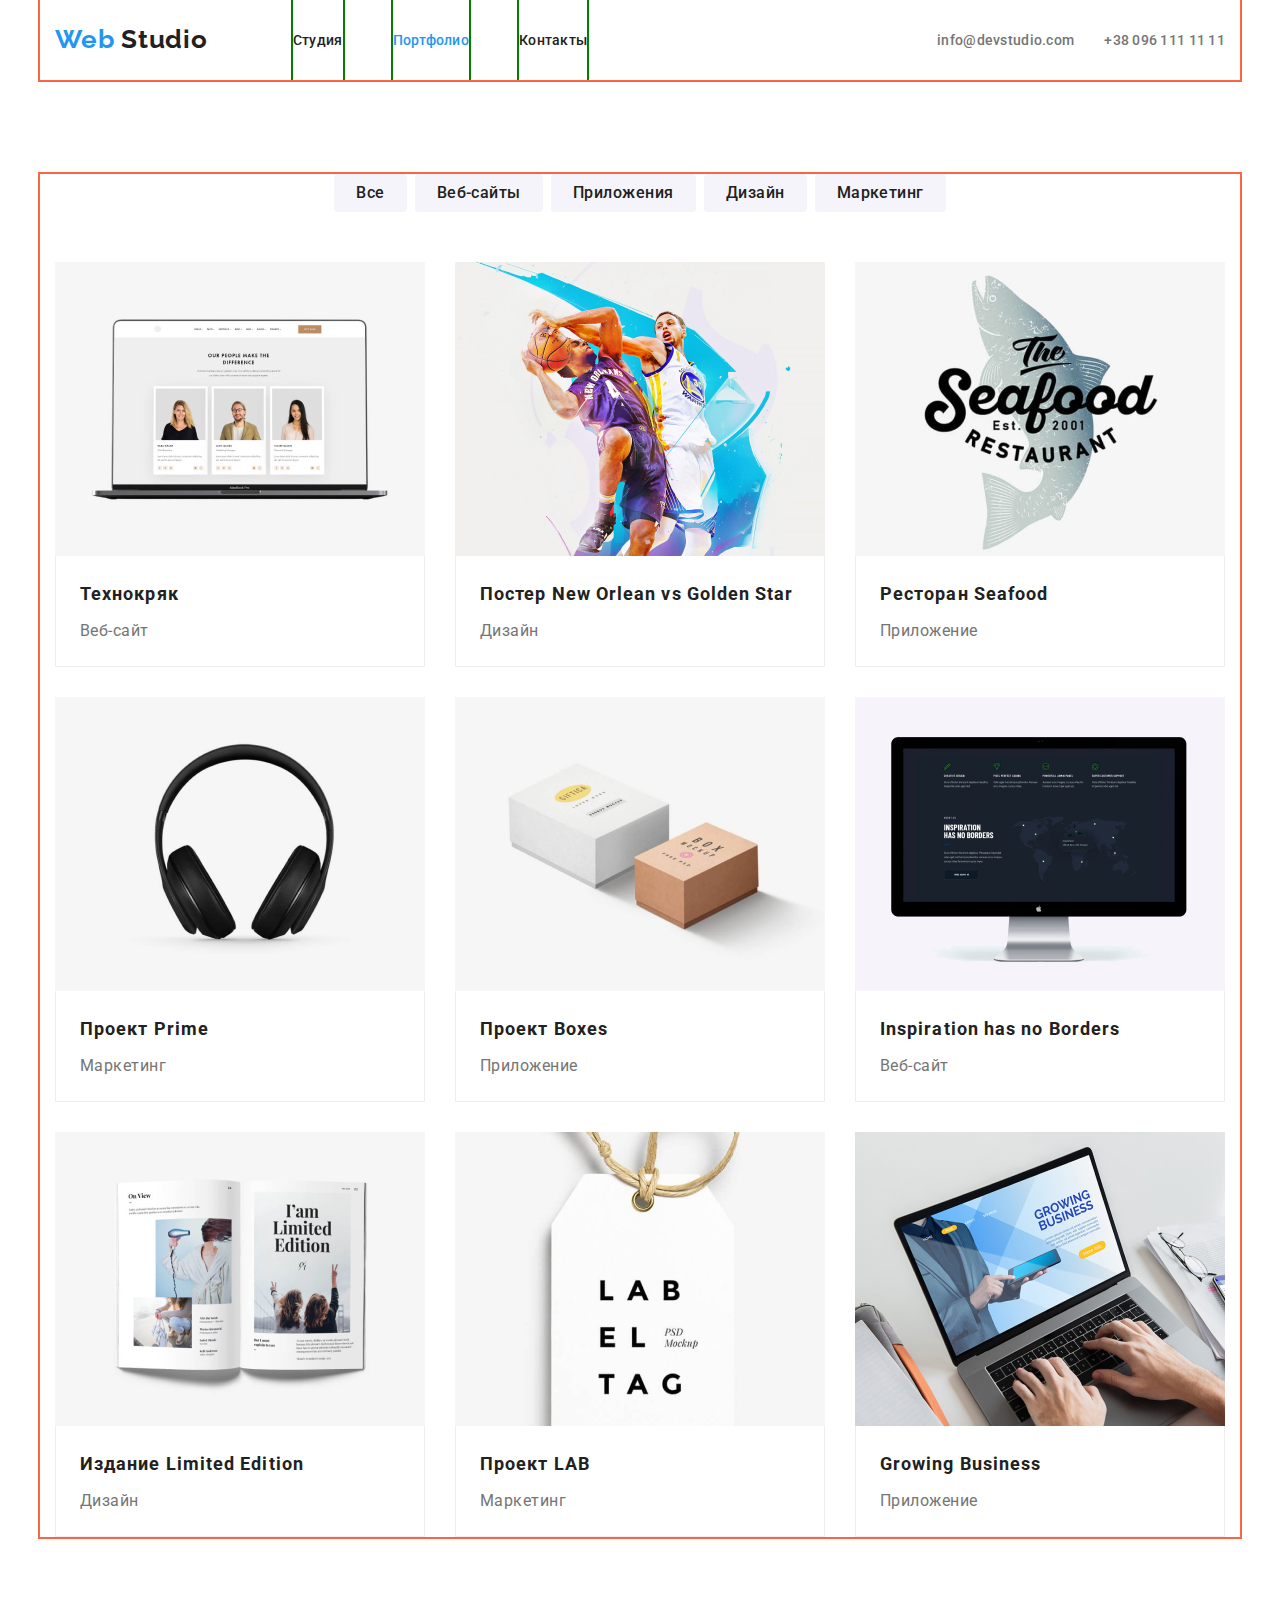
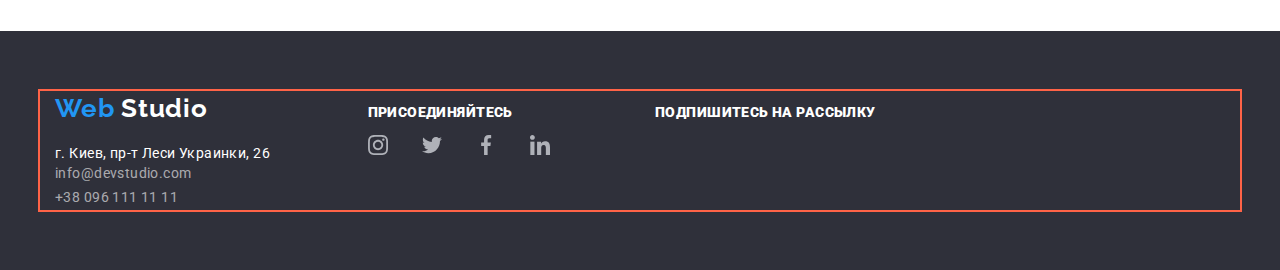
==== portfolio.html @ 10000871 "hw3-copy" ====
<!DOCTYPE html>
<html lang="ru">
	<head>
		<meta charset="UTF-8" />
		<meta name="viewport" content="width=device-width, initial-scale=1.0" />
		<link rel="stylesheet" href="./css/normalize.css" />
		<link href="https://fonts.googleapis.com/css2?family=Raleway:wght@700&family=Roboto:wght@400;500;700;900&display=swap"
			rel="stylesheet">
		<link rel="stylesheet" href="./css/main.css" />
		<title>Web Studio</title>
	</head>

	<body>
		<!-- header and navbar -->
		<header>
			<div class="container head">
				<nav class="main-nav">
		
					<a class="logo" href="./index.html">
						<span>Web</span>
						Studio
					</a>
					<ul class="page-nav">
						<li><a class="nav-link" href="index.html">Студия</a></li>
						<li><a class="nav-link active" href="portfolio.html">Портфолио</a></li>
						<li><a class="nav-link" href="">Контакты</a></li>
					</ul>
				</nav>
				<ul class="main-contacts">
					<li>
						<a class="con-link" href="mailto:info@devstudio.com">info@devstudio.com</a>
					</li>
					<li>
						<a class="con-link" href="tel:+380961111111">+38 096 111 11 11</a>
					</li>
				</ul>
		
			</div>
		
		</header>
		<main>
			
			<!-- filters-section -->
			<section class="filters">
				<div class="container">
				<h1 class="hidden">Web Studio проекты</h1>
				<ul class="filters-list">
					<li>
						<a href="">
							<button class="filter-b" type="button">Все</button>
						</a>
					</li>
					<li>
						<a href="">
							<button class="filter-b" type="button">Веб-сайты</button>
						</a>
					</li>
					<li>
						<a href="">
							<button class="filter-b" type="button">Приложения</button>
						</a>
					</li>
					<li>
						<a href="">
							<button class="filter-b" type="button">Дизайн</button>
						</a>
					</li>
					<li>
						<a href="">
							<button class="filter-b" type="button">Маркетинг</button>
						</a>
					</li>
				</ul>
			<!-- </div> -->
			<!-- <div class="container thumbnails" > -->
			<!-- portfolio-thumbnails-section -->
			<h2 class="hidden">Web Studio примеры работ</h2>
			<ul class="portfolio">
				<li class="portfolio-item">
					<a href="" target="_blank" rel="noreferrer noopener">
						<img src="./images/portfolio-images/tehno.jpg" alt="Технопарк" width="370" />
					
					<!-- <p class="overlay">
						Технокряк это современная площадка распространения коронавируса. Компании используют эту платформу для
						цифрового шпионажа и атак на защищённые сервера конкурентов.
					</p> -->
					<div class="item-border">
					<h3>Технокряк</h3>
					<p class="description">Веб-сайт</p>
					</div>
					</a>
				</li>
				<li class="portfolio-item">
					<a href="" target="_blank" rel="noreferrer noopener">
						<img src="./images/portfolio-images/basket.jpg" alt="Постер New Orlean vs Golden Star" width="370" />
					
					<!-- <p class="overlay">
						Lorem ipsum dolor sit amet consectetur, adipisicing elit. Dolore saepe aspernatur neque laborum amet
						accusamus atque ducimus. Ipsum, debitis.
					</p> -->
					<div class="item-border">
					<h3>Постер New Orlean vs Golden Star</h3>
					<p class="description">Дизайн</p>
					</div>
					</a>
				</li>
				<li class="portfolio-item">
					<a href="" target="_blank" rel="noreferrer noopener">
						<img src="./images/portfolio-images/seafood.jpg" alt="Ресторан Seafood" width="370" />
					
					<!-- <p class="overlay">
						Lorem ipsum dolor sit amet consectetur, adipisicing elit. Dolore saepe aspernatur neque laborum amet
						accusamus atque ducimus. Ipsum, debitis.
					</p> -->
					<div class="item-border">
					<h3>Ресторан Seafood</h3>
					<p class="description">Приложение</p>
					</div>
					</a>
				</li>
				<li class="portfolio-item">
					<a href="" target="_blank" rel="noreferrer noopener">
						<img src="./images/portfolio-images/headphones.jpg" alt="Проект Prime" width="370" />
					
					<!-- <p class="overlay">
						Lorem ipsum dolor sit amet consectetur, adipisicing elit. Dolore saepe aspernatur neque laborum amet
						accusamus atque ducimus. Ipsum, debitis.
					</p> -->
					<div class="item-border">
					<h3>Проект Prime</h3>
					<p class="description">Маркетинг</p>
					</div>
					</a>
				</li>
				<li class="portfolio-item">
					<a href="" target="_blank" rel="noreferrer noopener">
						<img src="./images/portfolio-images/boxes.jpg" alt="Проект Boxes" width="370" />
					
					<!-- <p class="overlay">
						Lorem ipsum dolor sit amet consectetur, adipisicing elit. Dolore saepe aspernatur neque laborum amet
						accusamus atque ducimus. Ipsum, debitis.
					</p> -->
					<div class="item-border">
					<h3>Проект Boxes</h3>
					<p class="description">Приложение</p>
					</div>
					</a>
				</li>
				<li class="portfolio-item">
					<a href="" target="_blank" rel="noreferrer noopener">
						<img src="./images/portfolio-images/mac.jpg" alt="Inspiration has no Borders" width="370" />
					
					<!-- <p class="overlay">
						Lorem ipsum dolor sit amet consectetur, adipisicing elit. Dolore saepe aspernatur neque laborum amet
						accusamus atque ducimus. Ipsum, debitis.
					</p> -->
					<div class="item-border">
					<h3>Inspiration has no Borders</h3>
					<p class="description">Веб-сайт</p>
					</div>
					</a>
				</li>
				<li class="portfolio-item">
					<a href="" target="_blank" rel="noreferrer noopener">
						<img src="./images/portfolio-images/magazine.jpg" alt="Издание Limited Edition" width="370" />
					
					<!-- <p class="overlay">
						Lorem ipsum dolor sit amet consectetur, adipisicing elit. Dolore saepe aspernatur neque laborum amet
						accusamus atque ducimus. Ipsum, debitis.
					</p> -->
					<div class="item-border">
					<h3>Издание Limited Edition</h3>
					<p class="description">Дизайн</p>
					</div>
					</a>
				</li>
				<li class="portfolio-item">
					<a href="" target="_blank" rel="noreferrer noopener">
						<img src="./images/portfolio-images/label.jpg" alt="Проект LAB" width="370" />
					
					<!-- <p class="overlay">
						Lorem ipsum dolor sit amet consectetur, adipisicing elit. Dolore saepe aspernatur neque laborum amet
						accusamus atque ducimus. Ipsum, debitis.
					</p> -->
					<div class="item-border">
					<h3>Проект LAB</h3>
					<p class="description">Маркетинг</p>
					</div>
					</a>
				</li>
				<li class="portfolio-item">
					<a href="" target="_blank" rel="noreferrer noopener">
						<img src="./images/portfolio-images/laptop.jpg" alt="Growing Business" width="370" />
					
					<!-- <p class="overlay">
						Lorem ipsum dolor sit amet consectetur, adipisicing elit. Dolore saepe aspernatur neque laborum amet
						accusamus atque ducimus. Ipsum, debitis.
					</p> -->
					<div class="item-border">
					<h3>Growing Business</h3>
					<p class="description">Приложение</p>
					</div>
					</a>
				</li>
			</ul>
			</div>
			</section>
		</main>
		<!-- footer-section -->
		<footer>
			<div class="container footer">
				<div class="footer-left">
					<a class="footer-logo" href="./index.html">
						<span>Web</span>
						Studio
					</a>
		
					<address>
						<a class="map"
							href="https://www.google.com/maps/d/viewer?mid=10uSM3H-mIU3GznYo2szRIEphczw&msa=0&ll=50.42732700000004%2C30.538092&z=17"
							target="_blank" title="Google карта">
							г. Киев, пр-т Леси Украинки, 26
						</a></br>
						<a href="mailto:info@devstudio.com">info@devstudio.com</a></br>
		
						<a href="tel:+380961111111">+38 096 111 11 11</a>
					</address>
				</div>
				<div class="footer-middle">
					<p><b>присоединяйтесь</b></p>
		
					<ul class="footer-social">
						<li>
							<a href="">
								<img src="./images/instalogo.svg" alt="instagram link" width="20" />
							</a>
						</li>
						<li>
							<a href="">
								<img src="./images/twitlogo.svg" alt="twitter link" width="20" />
							</a>
						</li>
						<li>
							<a href="">
								<img src="./images/fblogo.svg" alt="facebook link" width="20" />
							</a>
						</li>
						<li>
							<a href=""><img src="./images/lilogo.svg" alt="linkedin link" width="20" /></a>
						</li>
					</ul>
				</div>
				<div class="footer-right">
					<p><b>Подпишитесь на рассылку</b></p>
					<!--<button type="button">Подписаться</button>-->
				</div>
			</div>
		</footer>
	</body>
</html>
---- css/main.css ----
:root {
	--main-bg-color: #ffffff;
	--sec-bg-color: #f5f4fa;
	--footer-bg-color: #2f303a;
	--footer-ico-bg: #ffffff;
	--features-bg-color: #f5f4fa;
	--main-txt-color: #212121;
	--sec-txt-color: #757575;
	--over-txt-color: #ffffff;
	--accent-color: #2196f3;
}
html {
	box-sizing: border-box;
}

*,
*::before,
*::after {
	box-sizing: inherit;
}
/* fonts
font-family: 'Raleway', sans-serif;
font-family: 'Roboto', sans-serif; */

/*body main bg color and fonts, other main colors and styles */
body {
	background-color: var(--main-bg-color);
	color: var(--main-txt-color);
	font-family: "Roboto", sans-serif;
}
ul {
	list-style-type: none;
	padding: 0px;
	margin: 0px;
}
p,
.con-link {
	color: var(--sec-txt-color);
}
/*.team {
	background-color: var(--sec-bg-color);
}*/
.our-team {
	background-color: var(--sec-bg-color);
}
footer {
	background-color: var(--footer-bg-color);
}
span {
	color: var(--accent-color);
}
/* logo style */

.logo {
	font-family: "Raleway", sans-serif;
	font-weight: bold;
	font-size: 26px;
	line-height: 1.15;
	letter-spacing: 0.03em;
	color: var(--main-txt-color);
	text-decoration: none;
	margin-right: 85px;
}

.nav-link {
	color: var(--main-txt-color);

	display: block;
	padding-top: 32px;
	padding-bottom: 32px;
}
.nav-link,
.con-link {
	font-weight: 500;
	font-size: 14px;
	line-height: 1.15;
	letter-spacing: 0.02em;
	text-decoration: none;
}
.nav-link.active {
	color: var(--accent-color);
}
.nav-link:hover,
.nav-link:focus,
.con-link:hover,
.con-link:focus {
	color: var(--accent-color);
}

/* hero */
.overlay-banner {
	/*padding-bottom: 94px;*/
	padding-top: 200px;
	padding-bottom: 200px;
	background-color: grey;
}
.overlay-container {
	text-align: center;
	/*padding-top: 200px;
	padding-bottom: 200px;
	background: grey;*/
	outline: 2px solid tomato;
	/*height: 600px;*/
	width: 1600px;
	margin-left: auto;
	margin-right: auto;
}
.overlay {
	color: var(--over-txt-color);
	/*background-color: grey;*/
}
h1 {
	font-weight: 900;
	font-size: 44px;
	line-height: 1.36;
	text-align: center;
	letter-spacing: 0.06em;
	text-transform: uppercase;
	margin-top: 0;
}
button {
	font-family: "Roboto", sans-serif;
	font-weight: bold;
	font-size: 16px;
	line-height: 1.87;
	text-align: center;
	letter-spacing: 0.06em;
	background-color: var(--accent-color);
	color: var(--over-txt-color);
	width: 200px;
	height: 50px;
	border: transparent;
	border-radius: 4px;
}
/* features with hidden h2 */
.features-list {
	padding-top: 94px;
	padding-bottom: 94px;
}
.hidden {
	display: none;
}
.what-we-do {
	padding-bottom: 94px;
}
.features {
	background-color: var(--features-bg-color);
}

.feature-name {
	font-weight: bold;
	font-size: 14px;
	line-height: 1.14;
	letter-spacing: 0.03em;
	text-transform: uppercase;
	margin-top: 0px;
	margin-bottom: 10px;
}
.feature-desc {
	font-size: 14px;
	line-height: 1.71;
	letter-spacing: 0.03em;
	margin-top: 0;
	margin-bottom: 0px;
}
h2 {
	font-weight: bold;
	font-size: 36px;
	line-height: 1.16;
	text-align: center;
	letter-spacing: 0.03em;
	margin-top: 0;
	margin-bottom: 0;
	margin-bottom: 50px;
}
h3.overlay {
	font-weight: bold;
	font-size: 14px;
	line-height: 1.15;
	text-align: center;
	letter-spacing: 0.03em;
	text-transform: uppercase;
	margin-top: 0px;
	margin-bottom: 0px;
}
.team h3 {
	font-weight: 500;
}
.team h3,
.position {
	font-size: 16px;
	line-height: 1.18;
	text-align: center;
	letter-spacing: 0.03em;
	margin-top: 0px;

	padding-bottom: px;
}
.team h3 {
	margin-bottom: 10px;
}
.regular-customers .container h2 {
	/*padding-top: 94px;*/
}
.regular-customers {
	padding-top: 94px;
	padding-bottom: 94px;
}
.our-team .container {
	padding-top: 94px;
}
.customers-logo li {
	border: 1px solid #afb1b8;
	border-radius: 4px;
}
.our-team {
	padding-bottom: 94px;
	outline: 1px solid red;
}
.team {
	display: flex;
	/*padding-bottom: 94px;*/
}
.team li {
	margin-right: 30px;
	background-color: var(--main-bg-color);
}
.team li:last-child {
	margin-right: 0px;
}
.team .avatar {
	margin-bottom: 30px;
}
.team .position {
	margin-bottom: 16px;
}
.employer {
	margin-bottom: 10px;
}
.employer-social {
	margin-bottom: 24px;
	display: flex;
	padding-left: 44px;
}
.employer-social li {
	margin-right: 34px;
}
.employer-social li:last-child {
	margin-right: 0;
}
.employer-social img {
	padding: 0;
}
/* footer */
.footer-logo {
	font-family: "Raleway", sans-serif;
	font-weight: bold;
	font-size: 26px;
	line-height: 1.15;
	letter-spacing: 0.03em;
	color: var(--over-txt-color);
	text-decoration: none;
}
footer .map {
	font-style: normal;
	font-weight: normal;
	text-transform: inherit;
}
footer p,
.map {
	font-weight: bold;
	font-size: 14px;
	line-height: 1.14;
	letter-spacing: 0.03em;
	text-transform: uppercase;
	color: var(--over-txt-color);
}
footer a {
	color: rgba(255, 255, 255, 0.6);
	font-weight: normal;
	font-style: normal;
	font-size: 14px;
	line-height: 1.71;
	text-decoration: none;
	letter-spacing: 0.03em;
}
/* -=P O R T F O L I O=- */
.filters {
	padding-top: 94px;
	padding-bottom: 94px;
}
.filters .filters-list {
	display: flex;
	justify-content: center;
	margin-bottom: 50px;
}
.filters-list li {
	margin-right: 8px;
}
.filters-list li:last-child {
	margin-right: 0px;
}
.filter-b {
	font-weight: 500;
	font-size: 16px;
	line-height: 1.62;
	text-align: center;
	letter-spacing: 0.03em;
	background-color: var(--features-bg-color);
	color: var(--main-txt-color);
}
.filters button:hover,
.filters button:focus {
	background-color: var(--accent-color);
	color: var(--over-txt-color);
}

.portfolio h3 {
	font-weight: bold;
	font-size: 18px;
	line-height: 2;
	letter-spacing: 0.06em;
	margin-bottom: 0;
	margin-top: 0px;
}
.description {
	font-size: 16px;
	line-height: 1.87;
	letter-spacing: 0.03em;
	color: var(--sec-txt-color);
	margin-top: 4px;
}
.selected {
	background-color: var(--accent-color);
	color: var(--over-txt-color);
}
.filter-b {
	padding-left: 20px;
	padding-right: 20px;
	padding-bottom: 6px;
	padding-top: 6px;
	width: auto;
	height: auto;
}
.thumbnails {
	margin-top: 90px;
	padding-left: 0px;
	padding-right: 0px;
	margin-bottom: 94px;
}
.portfolio {
	display: flex;

	flex-wrap: wrap;
}
.portfolio li {
	margin-right: 30px;
	/*outline: 1px solid #eeeeee;*/
	margin-bottom: 30px;
}
.item-border {
	border-left: 1px solid #eeeeee;
	border-bottom: 1px solid #eeeeee;
	border-right: 1px solid #eeeeee;
	padding-left: 24px;
	padding-right: 24px;
	padding-bottom: 20px;
	padding-top: 20px;
}
.portfolio li:nth-last-child(-n + 3) {
	margin-bottom: 0;
}
.portfolio li:nth-child(3n + 0) {
	margin-right: 0px;
}
.portfolio-item img {
	display: block;
}
.portfolio a {
	color: var(--main-txt-color);
	text-decoration: none;
}
.porfolio .overlay {
	font-style: normal;
	font-weight: normal;
	font-size: 18px;
	line-height: 1.55;
	letter-spacing: 0.03em;
}

/* -= Home Work 3 =- */
/* -= blocks & flexes =- */

.container {
	width: 1200px;
	padding-left: 15px;
	padding-right: 15px;
	margin-left: auto;
	margin-right: auto;
	/*background-color: salmon;*/
	outline: 2px solid tomato;
}
.head {
	height: 80px;
}
/*.main-nav,
a,
ul {
	display: flex;
}*/
.main-nav,
.page-nav {
	display: flex;
	align-items: center;
}

.main-nav li {
	outline: 2px solid green;
	margin-right: 50px;
}
.main-nav li:last-child {
	margin-right: 0;
}
.main-contacts {
	display: flex;
	align-items: center;
	margin-left: auto;
}
.main-contacts li {
	margin-right: 30px;
}
.main-contacts li:last-child {
	margin-right: 0;
}

.head {
	display: flex;
}
.head ul {
	padding-left: 0;
}
.advantages {
	display: flex;
}
.advantages li {
	width: 270px;
	margin-right: 30px;
}
.advantages li:last-child {
	margin-right: 0px;
}
.inventions {
	display: flex;
}
.inventions li {
	margin-right: 30px;
}
.inventions li:last-child {
	margin-right: 0;
}
.inventions-item a {
	padding: 0;
	display: block;
}
.inventions-item a img {
	display: block;
}
.customers-logo {
	display: flex;

	/*padding-bottom: 94px;*/
	/*outline: 1px solid black;*/
}
.customers-logo li {
	display: inline-table;
	/*outline: 1px solid black;*/
	width: 170px;
	height: 90px;
	margin-right: 30px;
}
.customer-svg {
	align-items: center;
	min-height: 90px;
}

.customer-svg {
	display: flex;
	justify-content: center;
}

.customers-logo :last-child {
	margin-right: 0px;
}

footer {
	padding-top: 60px;
	padding-bottom: 60px;
}
.footer-left {
	flex-basis: 231px;
}
.footer-left .footer-logo {
	display: block;
	margin-bottom: 20px;
}
.footer-middle {
	flex-basis: 206px;
}
.footer-social {
	display: flex;
}
.footer-social li {
	width: 44px;
	margin-right: 10px;
}
.footer-social li:last-child {
	margin-right: 0px;
}
.footer-right {
	flex-basis: 570px;
}

.footer {
	display: flex;
	justify-content: space-between;
	align-items: baseline;
	/*align-items: center;*/
}

.fake-picture {
	width: 270px;
	height: 120px;
	margin-bottom: 30px;
	background-color: lightgrey;
}

.filters-list button {
	padding-top: 6px;
	padding-bottom: 6px;
	padding-left: 22px;
	padding-right: 22px;
}
.description {
	margin-bottom: 0;
}
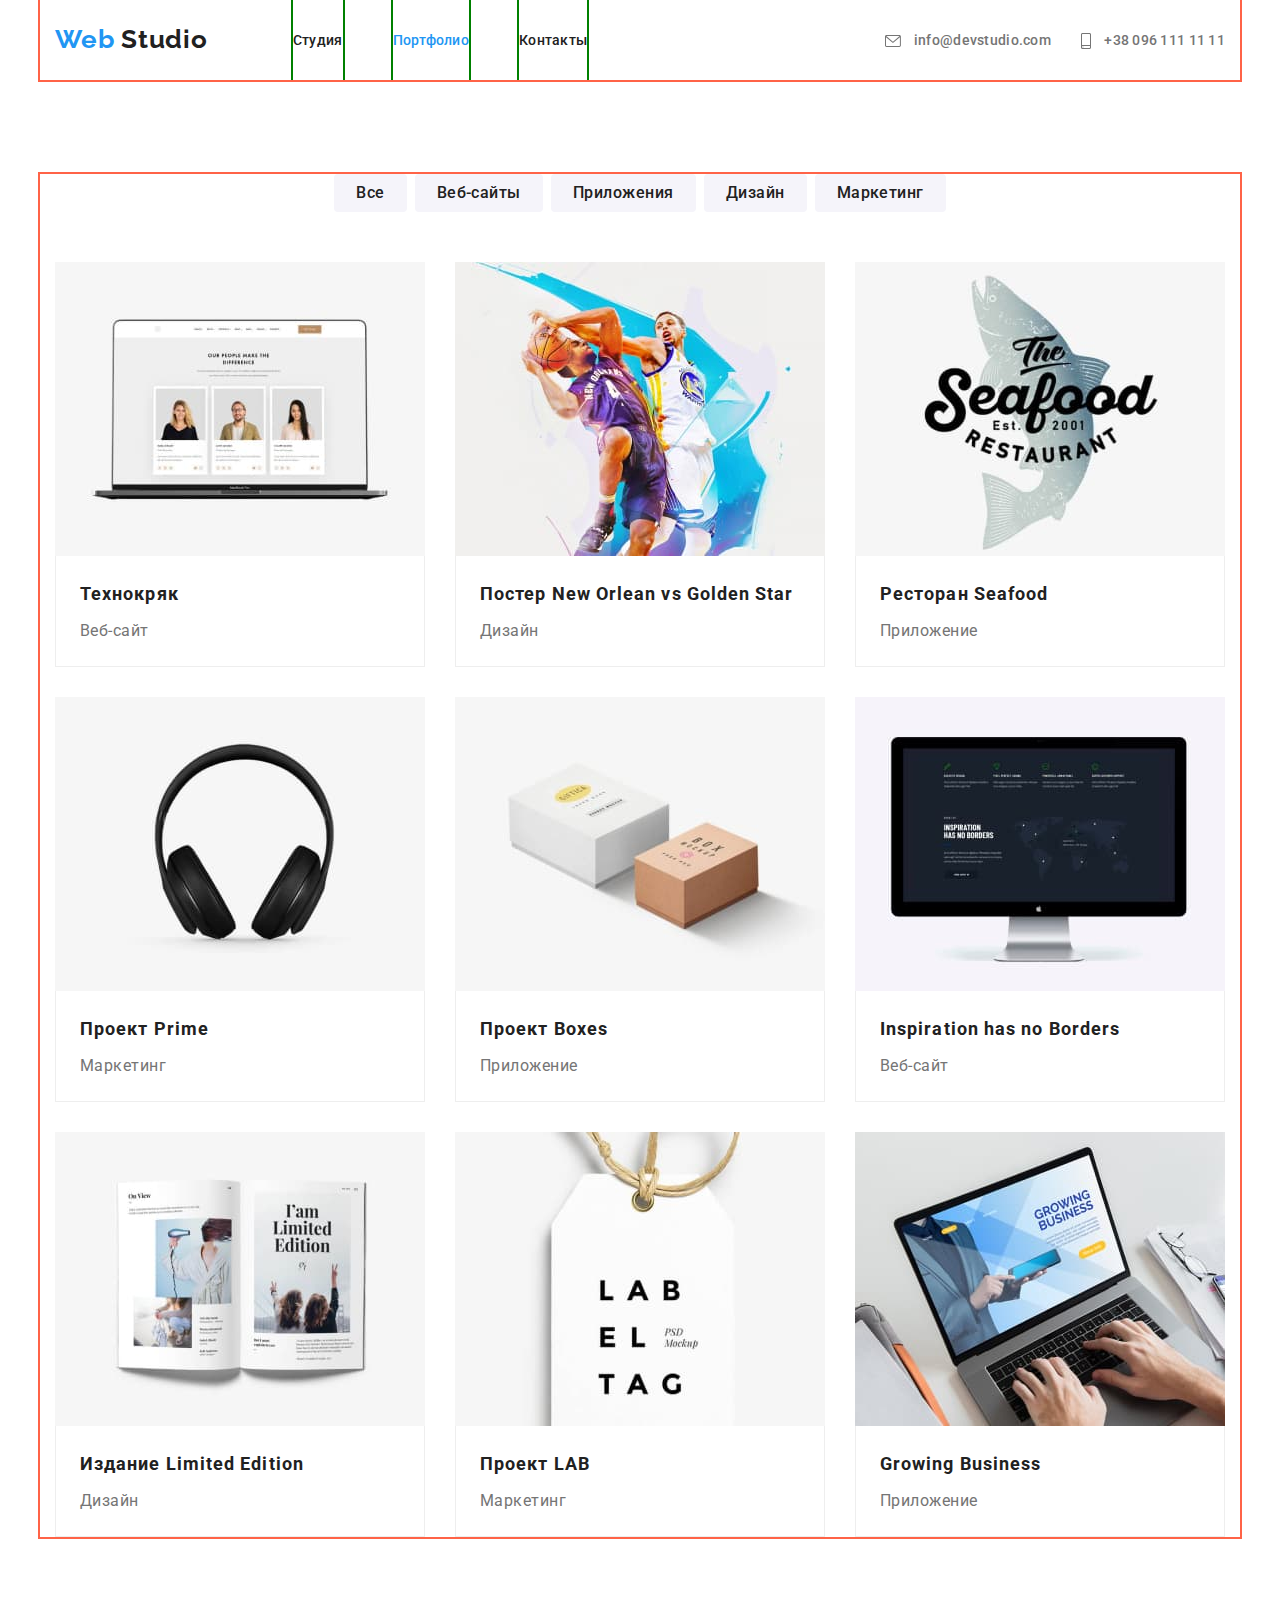
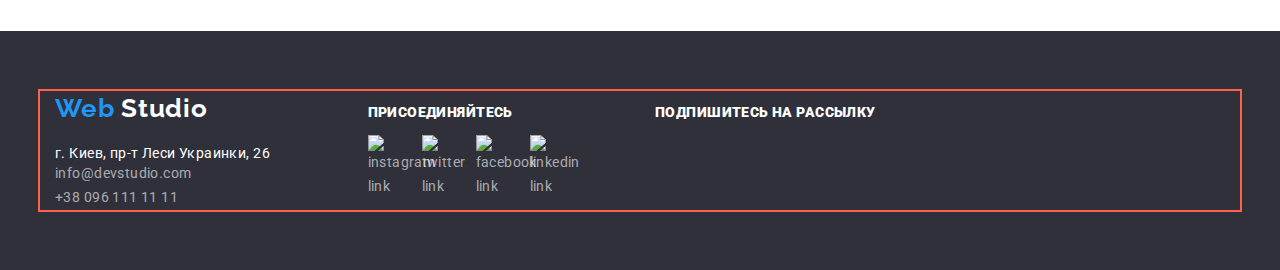
==== commit 296263b8: "21-58" ====
--- a/portfolio.html
+++ b/portfolio.html
@@ -21,17 +21,26 @@
 						Studio
 					</a>
 					<ul class="page-nav">
-						<li><a class="nav-link" href="index.html">Студия</a></li>
+						<li><a class="nav-link" href="./index.html">Студия</a></li>
 						<li><a class="nav-link active" href="portfolio.html">Портфолио</a></li>
 						<li><a class="nav-link" href="">Контакты</a></li>
 					</ul>
 				</nav>
 				<ul class="main-contacts">
 					<li>
-						<a class="con-link" href="mailto:info@devstudio.com">info@devstudio.com</a>
-					</li>
-					<li>
-						<a class="con-link" href="tel:+380961111111">+38 096 111 11 11</a>
+						<a class="con-link" href="mailto:info@devstudio.com">
+							<svg class="contact-icon" width="16" height="12">
+								<use href="./images/symbol-defs.svg#envelope"></use>
+							</svg>
+							info@devstudio.com</a>
+					</li>
+					<li>
+						<a class="con-link" href="tel:+380961111111">
+							<svg class="contact-icon" width="10" height="16">
+								<use href="./images/symbol-defs.svg#smartphone"></use>
+							</svg>
+							+38 096 111 11 11
+						</a>
 					</li>
 				</ul>
 		
--- a/css/main.css
+++ b/css/main.css
@@ -37,6 +37,7 @@
 .con-link {
 	color: var(--sec-txt-color);
 }
+
 /*.team {
 	background-color: var(--sec-bg-color);
 }*/
@@ -86,21 +87,27 @@
 .con-link:focus {
 	color: var(--accent-color);
 }
+.contact-icon {
+	margin-right: 10px;
+	vertical-align: middle;
+	fill: currentColor;
+}
 
 /* hero */
 .overlay-banner {
-	/*padding-bottom: 94px;*/
 	padding-top: 200px;
 	padding-bottom: 200px;
 	background-color: grey;
+	background-image: linear-gradient(to right, rgba(47, 48, 58, 0.4), rgba(47, 48, 58, 0.4)), url("../images/hero.jpg");
+	max-width: 1600px;
+	background-repeat: no-repeat;
+	margin-right: auto;
+	margin-left: auto;
+	/*background-image: url("../images/hero.jpg");
+	background-image: linear-gradient(to right, rgba(255, 0, 0, 0.4), rgba(0, 0, 255, 0.4));*/
 }
 .overlay-container {
 	text-align: center;
-	/*padding-top: 200px;
-	padding-bottom: 200px;
-	background: grey;*/
-	outline: 2px solid tomato;
-	/*height: 600px;*/
 	width: 1600px;
 	margin-left: auto;
 	margin-right: auto;
@@ -108,6 +115,9 @@
 .overlay {
 	color: var(--over-txt-color);
 	/*background-color: grey;*/
+}
+.overlay-container button {
+	cursor: pointer;
 }
 h1 {
 	font-weight: 900;
@@ -156,6 +166,20 @@
 	margin-top: 0px;
 	margin-bottom: 10px;
 }
+.feature-background {
+	display: flex;
+	background-color: #f5f4fa;
+	width: 270px;
+	height: 120px;
+	align-items: center;
+	justify-content: center;
+	border-radius: 4px;
+	margin-bottom: 30px;
+}
+.feature-icon {
+	width: 70px;
+	height: 70px;
+}
 .feature-desc {
 	font-size: 14px;
 	line-height: 1.71;
@@ -199,6 +223,45 @@
 .team h3 {
 	margin-bottom: 10px;
 }
+/* svg logo*/
+.contact-icon {
+	width: px;
+}
+.employer-social li {
+	display: flex;
+	align-items: center;
+	justify-content: center;
+	width: 44px;
+	height: 44px;
+}
+
+.employer-social li a {
+	display: block;
+	width: 44px;
+	height: 44px;
+	display: flex;
+	align-items: center;
+	justify-content: center;
+}
+.soclink {
+	width: 44px;
+	height: 44px;
+}
+
+.list-item a:hover {
+	background-color: var(--accent-color);
+	border-radius: 50%;
+}
+.list-item a:hover svg {
+	fill: white;
+}
+
+.social-icon {
+	width: 20px;
+	height: 20px;
+	fill: #afb1b8;
+}
+
 .regular-customers .container h2 {
 	/*padding-top: 94px;*/
 }
@@ -210,6 +273,11 @@
 	padding-top: 94px;
 }
 .customers-logo li {
+	/*outline: 1px solid #afb1b8;*/
+	/*border: 1px solid #afb1b8;*/
+	/*border-radius: 4px;*/
+}
+.customer-svg {
 	border: 1px solid #afb1b8;
 	border-radius: 4px;
 }
@@ -219,7 +287,6 @@
 }
 .team {
 	display: flex;
-	/*padding-bottom: 94px;*/
 }
 .team li {
 	margin-right: 30px;
@@ -240,10 +307,12 @@
 .employer-social {
 	margin-bottom: 24px;
 	display: flex;
-	padding-left: 44px;
-}
+	margin-left: 32px;
+	margin-right: 32px;
+}
+
 .employer-social li {
-	margin-right: 34px;
+	margin-right: 10px;
 }
 .employer-social li:last-child {
 	margin-right: 0;
@@ -388,9 +457,6 @@
 	letter-spacing: 0.03em;
 }
 
-/* -= Home Work 3 =- */
-/* -= blocks & flexes =- */
-
 .container {
 	width: 1200px;
 	padding-left: 15px;
@@ -403,11 +469,7 @@
 .head {
 	height: 80px;
 }
-/*.main-nav,
-a,
-ul {
-	display: flex;
-}*/
+
 .main-nav,
 .page-nav {
 	display: flex;
@@ -465,31 +527,50 @@
 .inventions-item a img {
 	display: block;
 }
+
+.customers-logo li {
+	margin-right: 30px;
+}
+.customers-logo :last-child {
+	margin-right: 0px;
+}
+
 .customers-logo {
 	display: flex;
-
-	/*padding-bottom: 94px;*/
-	/*outline: 1px solid black;*/
-}
-.customers-logo li {
-	display: inline-table;
-	/*outline: 1px solid black;*/
+}
+.customer-item a {
+	display: block;
 	width: 170px;
 	height: 90px;
-	margin-right: 30px;
-}
-.customer-svg {
+	display: flex;
 	align-items: center;
-	min-height: 90px;
-}
-
-.customer-svg {
-	display: flex;
 	justify-content: center;
 }
 
 .customers-logo :last-child {
 	margin-right: 0px;
+}
+.customer-link {
+	fill: #afb1b8;
+}
+/*.customer-link:hover {
+	fill: var(--accent-color);
+}*/
+/*.customer-svg svg:hover {
+	fill: yellow;
+}
+*/
+/*.customer-item a:hover svg {
+	fill: yellow;
+}*/
+.customer-link:hover,
+.customer-svg:hover {
+	fill: var(--accent-color);
+	border-color: var(--accent-color);
+}
+.custom {
+	padding-left: 15px;
+	padding-right: 15px;
 }
 
 footer {
@@ -525,13 +606,6 @@
 	justify-content: space-between;
 	align-items: baseline;
 	/*align-items: center;*/
-}
-
-.fake-picture {
-	width: 270px;
-	height: 120px;
-	margin-bottom: 30px;
-	background-color: lightgrey;
 }
 
 .filters-list button {
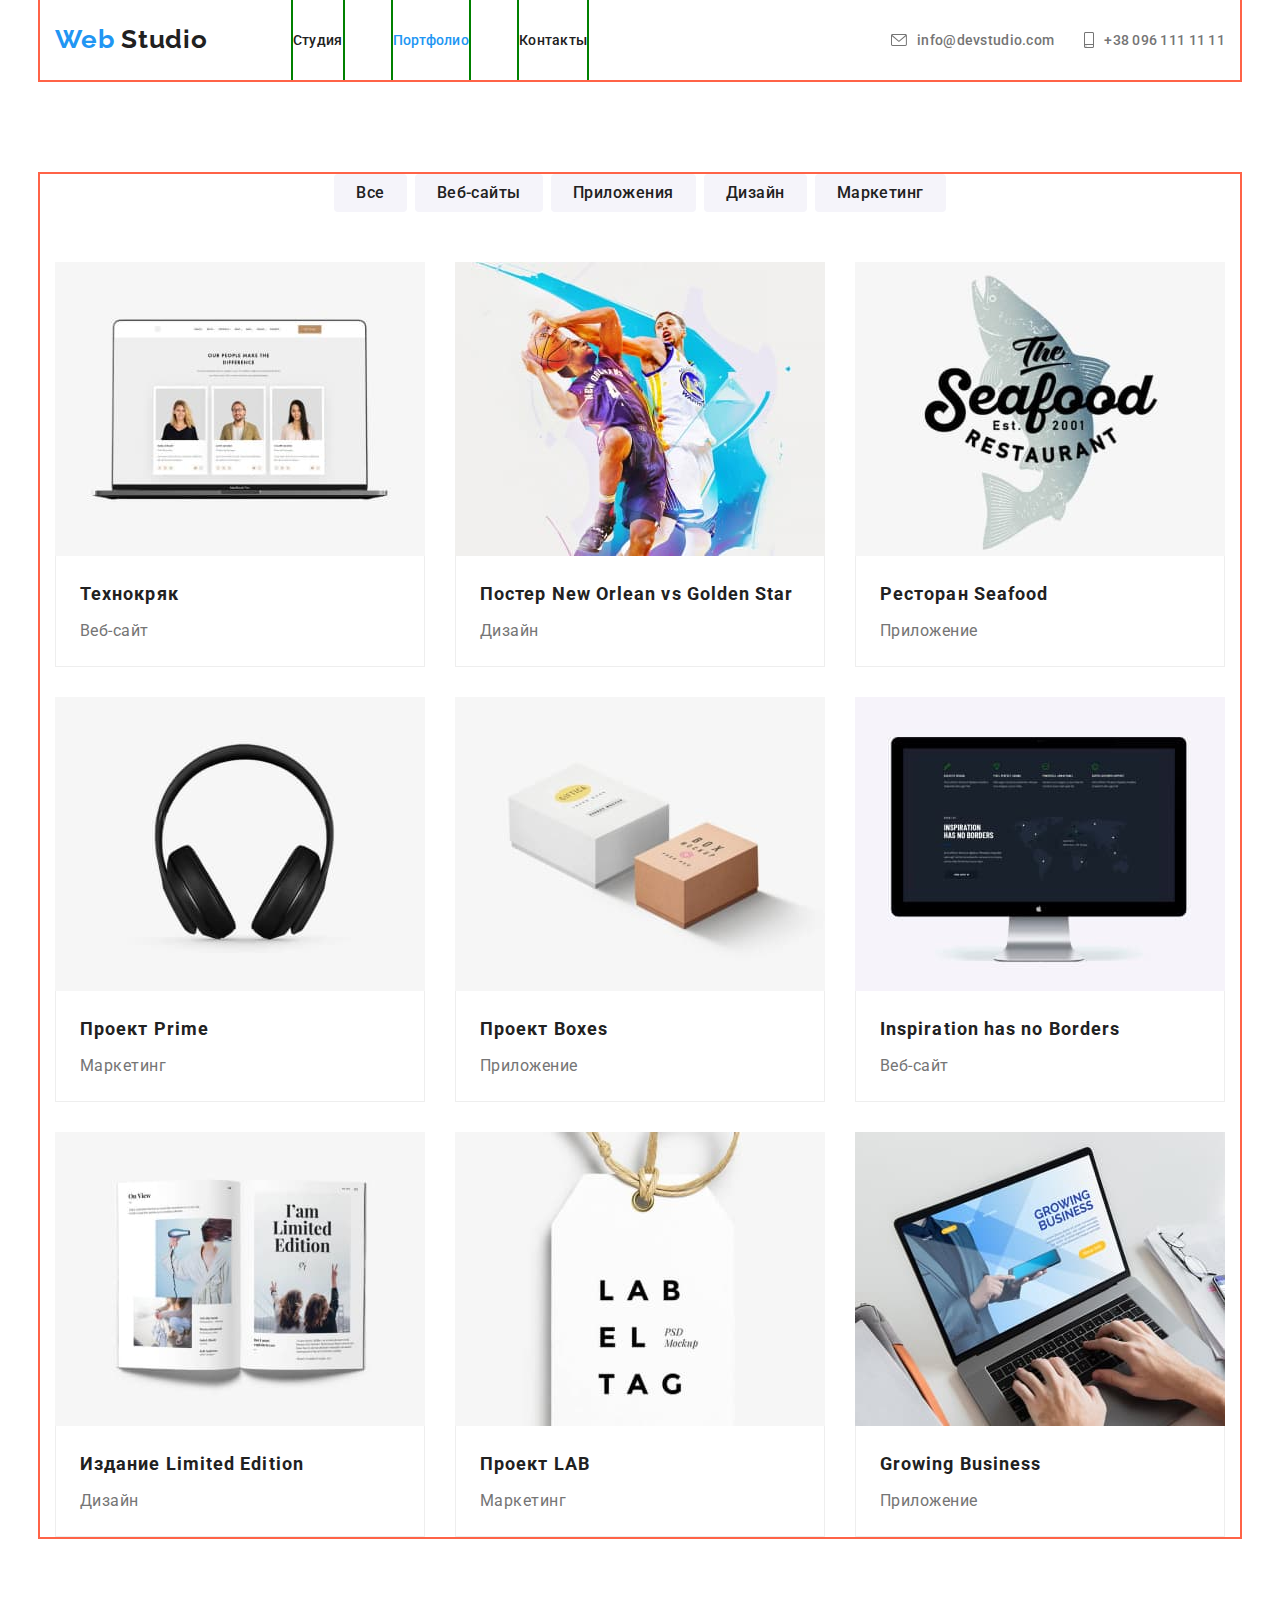
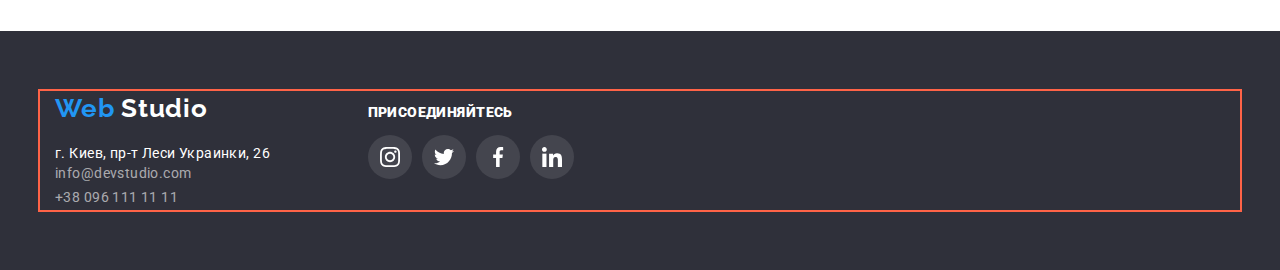
==== commit a6e9ed3c: "13-16" ====
--- a/portfolio.html
+++ b/portfolio.html
@@ -239,28 +239,42 @@
 					<p><b>присоединяйтесь</b></p>
 		
 					<ul class="footer-social">
-						<li>
-							<a href="">
-								<img src="./images/instalogo.svg" alt="instagram link" width="20" />
-							</a>
-						</li>
-						<li>
-							<a href="">
-								<img src="./images/twitlogo.svg" alt="twitter link" width="20" />
-							</a>
-						</li>
-						<li>
-							<a href="">
-								<img src="./images/fblogo.svg" alt="facebook link" width="20" />
-							</a>
-						</li>
-						<li>
-							<a href=""><img src="./images/lilogo.svg" alt="linkedin link" width="20" /></a>
+						<li class="middle-item">
+							<a class="social-link" href="">
+								<!-- <img src="./images/instalogo.svg" alt="instagram link" width="20" /> -->
+								<svg class="social-icon" width="20" height="20">
+									<use href="./images/symbol-defs.svg#instalogo"></use>
+								</svg>
+							</a>
+						</li>
+						<li class="middle-item">
+							<a class="social-link" href="">
+								<!-- <img src="./images/twitlogo.svg" alt="twitter link" width="20" /> -->
+								<svg class="social-icon" width="20" height="20">
+									<use href="./images/symbol-defs.svg#twitlogo"></use>
+								</svg>
+							</a>
+						</li>
+						<li class="middle-item">
+							<a class="social-link" href="">
+								<!-- <img src="./images/fblogo.svg" alt="facebook link" width="20" /> -->
+								<svg class="social-icon" width="20" height="20">
+									<use href="./images/symbol-defs.svg#fblogo"></use>
+								</svg>
+							</a>
+						</li>
+						<li class="middle-item">
+							<a class="social-link" href="">
+								<!-- <img src="./images/lilogo.svg" alt="linkedin link" width="20" /> -->
+								<svg class="social-icon" width="20" height="20">
+									<use href="./images/symbol-defs.svg#lilogo"></use>
+								</svg>
+							</a>
 						</li>
 					</ul>
 				</div>
 				<div class="footer-right">
-					<p><b>Подпишитесь на рассылку</b></p>
+					<!-- <p><b>Подпишитесь на рассылку</b></p> -->
 					<!--<button type="button">Подписаться</button>-->
 				</div>
 			</div>
--- a/css/main.css
+++ b/css/main.css
@@ -81,6 +81,10 @@
 .nav-link.active {
 	color: var(--accent-color);
 }
+.con-link {
+	display: flex;
+	align-items: center;
+}
 .nav-link:hover,
 .nav-link:focus,
 .con-link:hover,
@@ -89,7 +93,7 @@
 }
 .contact-icon {
 	margin-right: 10px;
-	vertical-align: middle;
+	/*vertical-align: middle;*/
 	fill: currentColor;
 }
 
@@ -247,12 +251,16 @@
 	width: 44px;
 	height: 44px;
 }
-
-.list-item a:hover {
+.list-item a:focus {
+	outline: none;
+}
+.list-item a:hover,
+.list-item a:focus {
 	background-color: var(--accent-color);
 	border-radius: 50%;
 }
-.list-item a:hover svg {
+.list-item a:hover svg,
+.list-item a:focus svg {
 	fill: white;
 }
 
@@ -287,6 +295,10 @@
 }
 .team {
 	display: flex;
+}
+.dossier {
+	box-shadow: 0px 1px 3px rgba(0, 0, 0, 0.12), 0px 1px 1px rgba(0, 0, 0, 0.14), 0px 2px 1px rgba(0, 0, 0, 0.2);
+	border-radius: 0px 0px 4px 4px;
 }
 .team li {
 	margin-right: 30px;
@@ -378,10 +390,13 @@
 	background-color: var(--features-bg-color);
 	color: var(--main-txt-color);
 }
-.filters button:hover,
-.filters button:focus {
+
+.filters button:focus,
+.filters button:hover {
 	background-color: var(--accent-color);
 	color: var(--over-txt-color);
+	box-shadow: 0px 3px 1px rgba(0, 0, 0, 0.1), 0px 1px 2px rgba(0, 0, 0, 0.08), 0px 2px 2px rgba(0, 0, 0, 0.12);
+	border-radius: 4px;
 }
 
 .portfolio h3 {
@@ -545,13 +560,15 @@
 	display: flex;
 	align-items: center;
 	justify-content: center;
+	color: #afb1b8;
 }
 
 .customers-logo :last-child {
 	margin-right: 0px;
 }
 .customer-link {
-	fill: #afb1b8;
+	/*fill: #afb1b8;*/
+	fill: currentColor;
 }
 /*.customer-link:hover {
 	fill: var(--accent-color);
@@ -563,10 +580,21 @@
 /*.customer-item a:hover svg {
 	fill: yellow;
 }*/
-.customer-link:hover,
+/*.customer-link:hover,
 .customer-svg:hover {
 	fill: var(--accent-color);
 	border-color: var(--accent-color);
+}*/
+/*.customer-svg:hover {
+	color: var(--accent-color);
+	border-color: var(--accent-color);
+}*/
+.customer-svg:focus {
+	outline: none;
+}
+.customer-svg:focus {
+	color: var(--accent-color);
+	border-color: var(--accent-color);
 }
 .custom {
 	padding-left: 15px;
@@ -587,20 +615,55 @@
 .footer-middle {
 	flex-basis: 206px;
 }
+
 .footer-social {
 	display: flex;
 }
 .footer-social li {
 	width: 44px;
+	height: 44px;
 	margin-right: 10px;
+	background-color: #ffffff1a;
+	border-radius: 50%;
+	display: flex;
+	padding-left: 12px;
+	padding-right: 12px;
+	padding-bottom: 12px;
+	padding-top: 12px;
+}
+
+/*.footer-social li:hover {
+	background-color: var(--accent-color);
+}*/
+/*.middle-item:hover {
+	background-color: var(--accent-color);
+}
+.middle-item:focus {
+	background-color: var(--accent-color);
+}*/
+.social-link {
+	width: 44px;
+	height: 44px;
+}
+.social-link:hover {
+	background-color: var(--accent-color);
+}
+.social-link .social-icon {
+	fill: white;
 }
 .footer-social li:last-child {
 	margin-right: 0px;
 }
+
 .footer-right {
 	flex-basis: 570px;
 }
-
+/*.social-link {
+	width: 44px;
+	height: 44px;
+	background-color: #ffffff;
+	border-radius: 50%;
+}*/
 .footer {
 	display: flex;
 	justify-content: space-between;
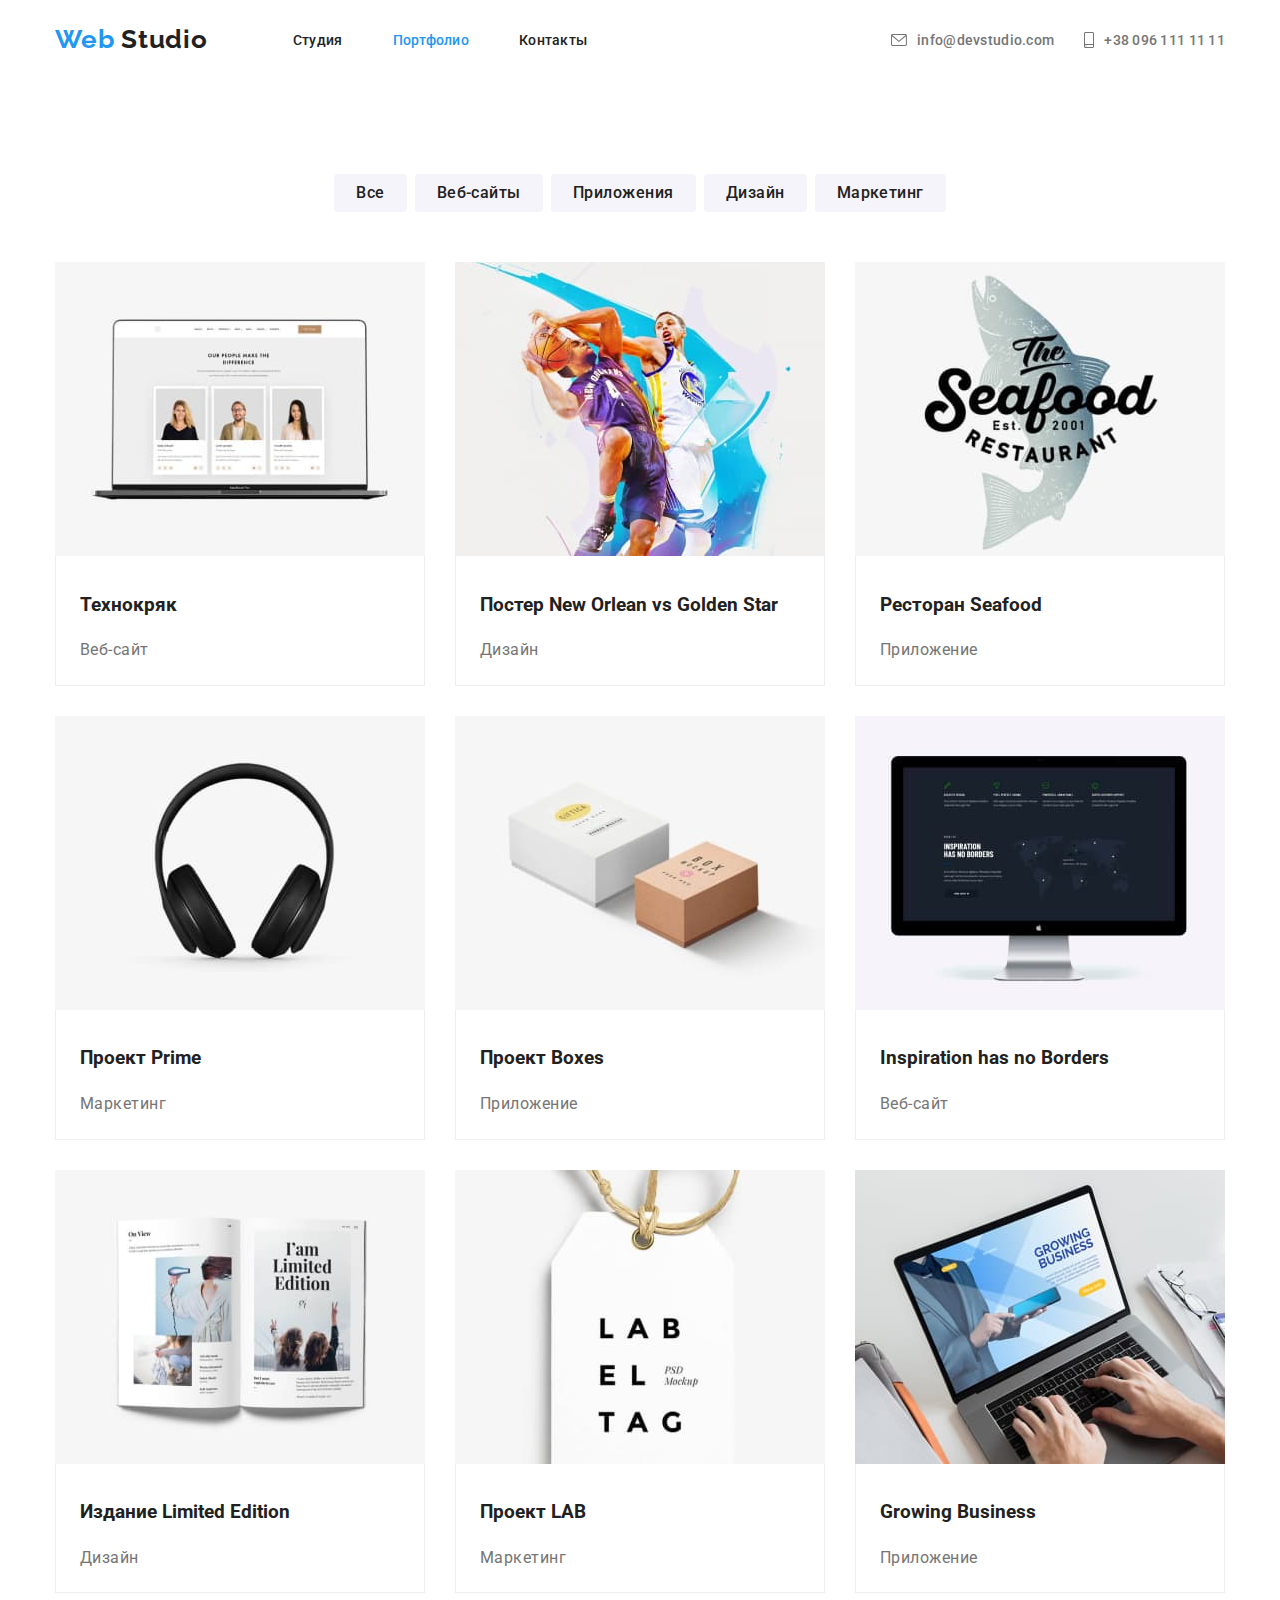
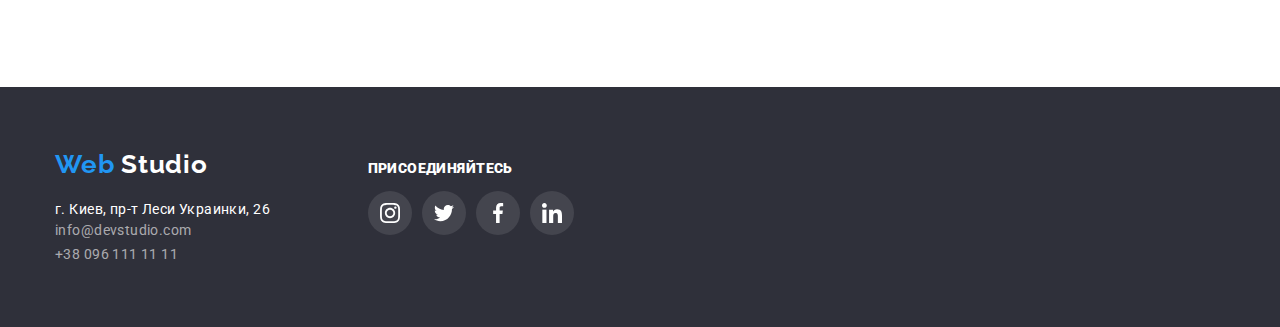
==== commit 17e29c0c: "hw4-fixed" ====
--- a/portfolio.html
+++ b/portfolio.html
@@ -55,29 +55,29 @@
 				<h1 class="hidden">Web Studio проекты</h1>
 				<ul class="filters-list">
 					<li>
-						<a href="">
+						
 							<button class="filter-b" type="button">Все</button>
-						</a>
-					</li>
-					<li>
-						<a href="">
+						
+					</li>
+					<li>
+						
 							<button class="filter-b" type="button">Веб-сайты</button>
-						</a>
-					</li>
-					<li>
-						<a href="">
+						
+					</li>
+					<li>
+						
 							<button class="filter-b" type="button">Приложения</button>
-						</a>
-					</li>
-					<li>
-						<a href="">
+						
+					</li>
+					<li>
+						
 							<button class="filter-b" type="button">Дизайн</button>
-						</a>
-					</li>
-					<li>
-						<a href="">
+						
+					</li>
+					<li>
+						
 							<button class="filter-b" type="button">Маркетинг</button>
-						</a>
+						
 					</li>
 				</ul>
 			<!-- </div> -->
--- a/css/main.css
+++ b/css/main.css
@@ -291,7 +291,6 @@
 }
 .our-team {
 	padding-bottom: 94px;
-	outline: 1px solid red;
 }
 .team {
 	display: flex;
@@ -391,15 +390,23 @@
 	color: var(--main-txt-color);
 }
 
-.filters button:focus,
-.filters button:hover {
+/*.filters-list button:hover {
 	background-color: var(--accent-color);
 	color: var(--over-txt-color);
 	box-shadow: 0px 3px 1px rgba(0, 0, 0, 0.1), 0px 1px 2px rgba(0, 0, 0, 0.08), 0px 2px 2px rgba(0, 0, 0, 0.12);
 	border-radius: 4px;
-}
-
-.portfolio h3 {
+}*/
+.filters-list button:hover,
+.filters-list button:focus {
+	background-color: var(--accent-color);
+	color: var(--over-txt-color);
+	box-shadow: 0px 3px 1px rgba(0, 0, 0, 0.1), 0px 1px 2px rgba(0, 0, 0, 0.08), 0px 2px 2px rgba(0, 0, 0, 0.12);
+	border-radius: 4px;
+}
+/*.filters-list button:hover {
+	background-color: var(--accent-color);
+}*/
+.filter button .portfolio h3 {
 	font-weight: bold;
 	font-size: 18px;
 	line-height: 2;
@@ -479,7 +486,6 @@
 	margin-left: auto;
 	margin-right: auto;
 	/*background-color: salmon;*/
-	outline: 2px solid tomato;
 }
 .head {
 	height: 80px;
@@ -492,7 +498,6 @@
 }
 
 .main-nav li {
-	outline: 2px solid green;
 	margin-right: 50px;
 }
 .main-nav li:last-child {
@@ -620,33 +625,52 @@
 	display: flex;
 }
 .footer-social li {
+	/*width: 44px;
+	height: 44px;*/
+	/*margin-right: 10px;*/
+	/*background-color: #ffffff1a;*/
+	/*border-radius: 50%;*/
+	display: flex;
+	/*padding-left: 12px;
+	padding-right: 12px;
+	padding-bottom: 12px;
+	padding-top: 12px;*/
+}
+
+/*.footer-social li:hover {
+	background-color: var(--accent-color);
+}*/
+/*.middle-item:hover {
+	background-color: var(--accent-color);
+}
+.middle-item:focus {
+	background-color: var(--accent-color);
+}*/
+.social-link {
 	width: 44px;
 	height: 44px;
-	margin-right: 10px;
-	background-color: #ffffff1a;
-	border-radius: 50%;
-	display: flex;
+	display: block;
+	padding-top: 12px;
 	padding-left: 12px;
 	padding-right: 12px;
 	padding-bottom: 12px;
-	padding-top: 12px;
-}
-
-/*.footer-social li:hover {
-	background-color: var(--accent-color);
-}*/
-/*.middle-item:hover {
-	background-color: var(--accent-color);
-}
-.middle-item:focus {
-	background-color: var(--accent-color);
-}*/
-.social-link {
-	width: 44px;
-	height: 44px;
+	background-color: #ffffff1a;
+	border-radius: 50%;
+}
+.middle-item {
+	margin-right: 10px;
+}
+.middle-item:last-child {
+	margin-right: 0px;
 }
 .social-link:hover {
 	background-color: var(--accent-color);
+}
+.social-link:focus {
+	background-color: var(--accent-color);
+}
+.social-link:focus {
+	outline-color: var(--accent-color);
 }
 .social-link .social-icon {
 	fill: white;
